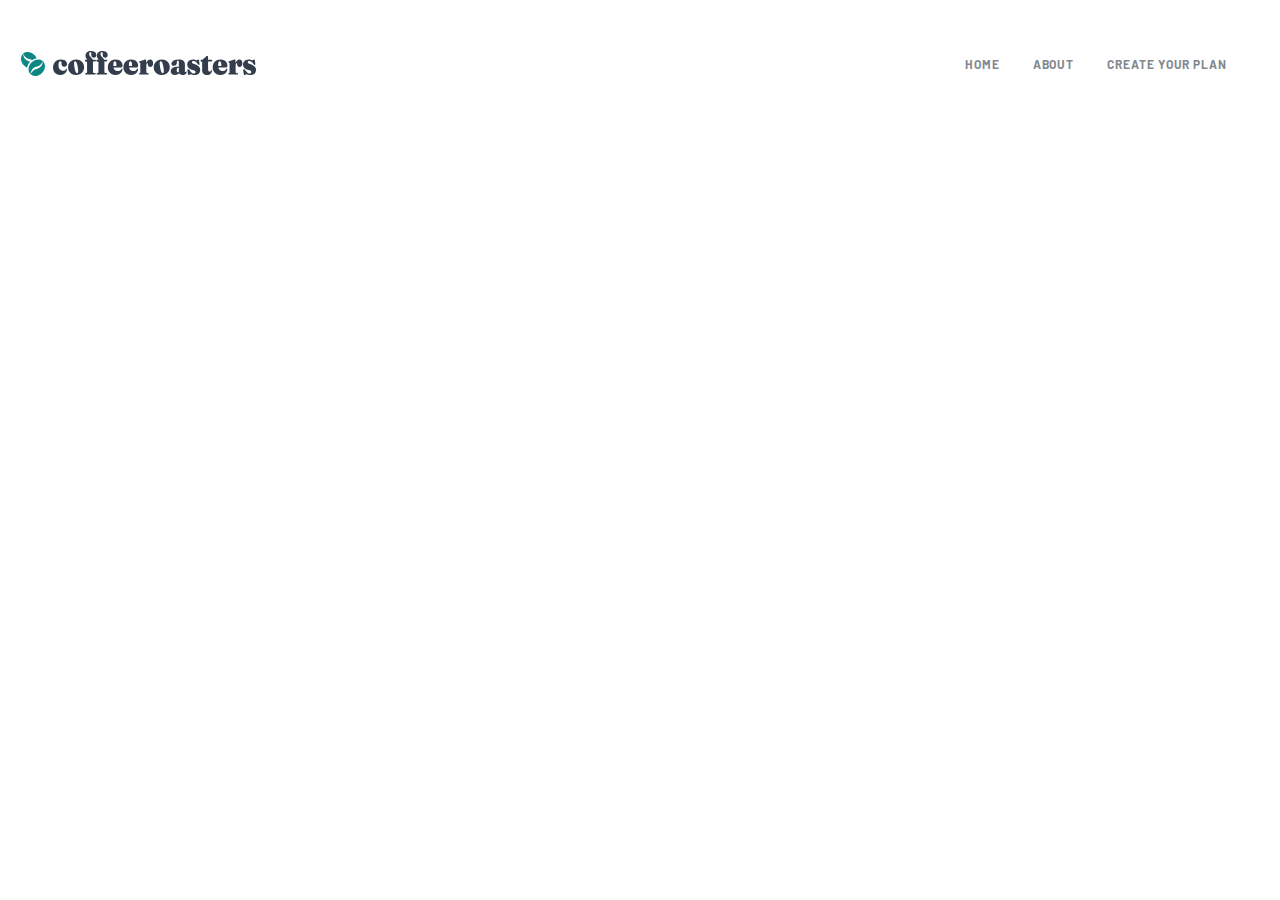
==== index.html @ cdb4bbdb "linked css, ended up header section" ====
<!DOCTYPE html>
<html lang="en">
<head>
    <meta charset="UTF-8">
    <meta http-equiv="X-UA-Compatible" content="IE=edge">
    <meta name="viewport" content="width=device-width, initial-scale=1.0">
    <link rel="stylesheet" href="./css/main.css">
    <title>Coffeeroastery</title>
</head>
<body>
    
    <header class="header">

        <div class="container">

            <div class="header__container">

                <a class="header__link" href="./index.html"><img class="header__logo" src="./img/logo-dark.svg" alt="#"></a>

                <ul class="header__list">
                    
                    <li class="header__iteam"><a class="header__link" href="./index.html">Home</a></li>
                    <li class="header__iteam"><a class="header__link" href="./index.html">About</a></li>
                    <li class="header__iteam"><a class="header__link" href="./index.html">Create your plan</a></li>
                </ul>

            </div>

        </div>

    </header>

    <main class="main">
        <div class="container">

        </div>
    </main>

    <footer class="footer">
        <div class="container">
            
        </div>
    </footer>


</body>
</html>
---- css/main.css ----
/* barlow-regular - latin */
@font-face {
  font-family: 'Barlow';
  font-style: normal;
  font-weight: 400;
  src: url("../fonts/barlow-v12-latin-regular.woff2") format("woff2"), url("../fonts/barlow-v12-latin-regular.woff") format("woff");
  /* Chrome 6+, Firefox 3.6+, IE 9+, Safari 5.1+ */
}

/* barlow-700 - latin */
@font-face {
  font-family: 'Barlow';
  font-style: normal;
  font-weight: 700;
  src: url("../fonts/barlow-v12-latin-700.woff2") format("woff2"), url("../fonts/barlow-v12-latin-700.woff") format("woff");
  /* Chrome 6+, Firefox 3.6+, IE 9+, Safari 5.1+ */
}

/* fraunces-regular - latin */
@font-face {
  font-family: 'Fraunces';
  font-style: normal;
  font-weight: 400;
  src: url("../fonts/fraunces-v22-latin-regular.woff2") format("woff2"), url("../fonts/fraunces-v22-latin-regular.woff") format("woff");
  /* Chrome 6+, Firefox 3.6+, IE 9+, Safari 5.1+ */
}

/* fraunces-900 - latin */
@font-face {
  font-family: 'Fraunces';
  font-style: normal;
  font-weight: 900;
  src: url("../fonts/fraunces-v22-latin-900.woff2") format("woff2"), url("../fonts/fraunces-v22-latin-900.woff") format("woff");
  /* Chrome 6+, Firefox 3.6+, IE 9+, Safari 5.1+ */
}

/*! normalize.css v8.0.1 | MIT License | github.com/necolas/normalize.css */
/* Document
   ========================================================================== */
/**
 * 1. Correct the line height in all browsers.
 * 2. Prevent adjustments of font size after orientation changes in iOS.
 */
html {
  line-height: 1.15;
  /* 1 */
  -webkit-text-size-adjust: 100%;
  /* 2 */
}

/* Sections
     ========================================================================== */
/**
   * Remove the margin in all browsers.
   */
body {
  margin: 0;
}

/**
   * Render the `main` element consistently in IE.
   */
main {
  display: block;
}

/**
   * Correct the font size and margin on `h1` elements within `section` and
   * `article` contexts in Chrome, Firefox, and Safari.
   */
h1 {
  font-size: 2em;
  margin: 0.67em 0;
}

/* Grouping content
     ========================================================================== */
/**
   * 1. Add the correct box sizing in Firefox.
   * 2. Show the overflow in Edge and IE.
   */
hr {
  -webkit-box-sizing: content-box;
          box-sizing: content-box;
  /* 1 */
  height: 0;
  /* 1 */
  overflow: visible;
  /* 2 */
}

/**
   * 1. Correct the inheritance and scaling of font size in all browsers.
   * 2. Correct the odd `em` font sizing in all browsers.
   */
pre {
  font-family: monospace, monospace;
  /* 1 */
  font-size: 1em;
  /* 2 */
}

/* Text-level semantics
     ========================================================================== */
/**
   * Remove the gray background on active links in IE 10.
   */
a {
  background-color: transparent;
}

/**
   * 1. Remove the bottom border in Chrome 57-
   * 2. Add the correct text decoration in Chrome, Edge, IE, Opera, and Safari.
   */
abbr[title] {
  border-bottom: none;
  /* 1 */
  text-decoration: underline;
  /* 2 */
  -webkit-text-decoration: underline dotted;
          text-decoration: underline dotted;
  /* 2 */
}

/**
   * Add the correct font weight in Chrome, Edge, and Safari.
   */
b,
strong {
  font-weight: bolder;
}

/**
   * 1. Correct the inheritance and scaling of font size in all browsers.
   * 2. Correct the odd `em` font sizing in all browsers.
   */
code,
kbd,
samp {
  font-family: monospace, monospace;
  /* 1 */
  font-size: 1em;
  /* 2 */
}

/**
   * Add the correct font size in all browsers.
   */
small {
  font-size: 80%;
}

/**
   * Prevent `sub` and `sup` elements from affecting the line height in
   * all browsers.
   */
sub,
sup {
  font-size: 75%;
  line-height: 0;
  position: relative;
  vertical-align: baseline;
}

sub {
  bottom: -0.25em;
}

sup {
  top: -0.5em;
}

/* Embedded content
     ========================================================================== */
/**
   * Remove the border on images inside links in IE 10.
   */
img {
  border-style: none;
}

/* Forms
     ========================================================================== */
/**
   * 1. Change the font styles in all browsers.
   * 2. Remove the margin in Firefox and Safari.
   */
button,
input,
optgroup,
select,
textarea {
  font-family: inherit;
  /* 1 */
  font-size: 100%;
  /* 1 */
  line-height: 1.15;
  /* 1 */
  margin: 0;
  /* 2 */
}

/**
   * Show the overflow in IE.
   * 1. Show the overflow in Edge.
   */
button,
input {
  /* 1 */
  overflow: visible;
}

/**
   * Remove the inheritance of text transform in Edge, Firefox, and IE.
   * 1. Remove the inheritance of text transform in Firefox.
   */
button,
select {
  /* 1 */
  text-transform: none;
}

/**
   * Correct the inability to style clickable types in iOS and Safari.
   */
button,
[type="button"],
[type="reset"],
[type="submit"] {
  -webkit-appearance: button;
}

/**
   * Remove the inner border and padding in Firefox.
   */
button::-moz-focus-inner,
[type="button"]::-moz-focus-inner,
[type="reset"]::-moz-focus-inner,
[type="submit"]::-moz-focus-inner {
  border-style: none;
  padding: 0;
}

/**
   * Restore the focus styles unset by the previous rule.
   */
button:-moz-focusring,
[type="button"]:-moz-focusring,
[type="reset"]:-moz-focusring,
[type="submit"]:-moz-focusring {
  outline: 1px dotted ButtonText;
}

/**
   * Correct the padding in Firefox.
   */
fieldset {
  padding: 0.35em 0.75em 0.625em;
}

/**
   * 1. Correct the text wrapping in Edge and IE.
   * 2. Correct the color inheritance from `fieldset` elements in IE.
   * 3. Remove the padding so developers are not caught out when they zero out
   *    `fieldset` elements in all browsers.
   */
legend {
  -webkit-box-sizing: border-box;
          box-sizing: border-box;
  /* 1 */
  color: inherit;
  /* 2 */
  display: table;
  /* 1 */
  max-width: 100%;
  /* 1 */
  padding: 0;
  /* 3 */
  white-space: normal;
  /* 1 */
}

/**
   * Add the correct vertical alignment in Chrome, Firefox, and Opera.
   */
progress {
  vertical-align: baseline;
}

/**
   * Remove the default vertical scrollbar in IE 10+.
   */
textarea {
  overflow: auto;
}

/**
   * 1. Add the correct box sizing in IE 10.
   * 2. Remove the padding in IE 10.
   */
[type="checkbox"],
[type="radio"] {
  -webkit-box-sizing: border-box;
          box-sizing: border-box;
  /* 1 */
  padding: 0;
  /* 2 */
}

/**
   * Correct the cursor style of increment and decrement buttons in Chrome.
   */
[type="number"]::-webkit-inner-spin-button,
[type="number"]::-webkit-outer-spin-button {
  height: auto;
}

/**
   * 1. Correct the odd appearance in Chrome and Safari.
   * 2. Correct the outline style in Safari.
   */
[type="search"] {
  -webkit-appearance: textfield;
  /* 1 */
  outline-offset: -2px;
  /* 2 */
}

/**
   * Remove the inner padding in Chrome and Safari on macOS.
   */
[type="search"]::-webkit-search-decoration {
  -webkit-appearance: none;
}

/**
   * 1. Correct the inability to style clickable types in iOS and Safari.
   * 2. Change font properties to `inherit` in Safari.
   */
::-webkit-file-upload-button {
  -webkit-appearance: button;
  /* 1 */
  font: inherit;
  /* 2 */
}

/* Interactive
     ========================================================================== */
/*
   * Add the correct display in Edge, IE 10+, and Firefox.
   */
details {
  display: block;
}

/*
   * Add the correct display in all browsers.
   */
summary {
  display: list-item;
}

/* Misc
     ========================================================================== */
/**
   * Add the correct display in IE 10+.
   */
template {
  display: none;
}

/**
   * Add the correct display in IE 10.
   */
[hidden] {
  display: none;
}

*,
*::before,
*::after {
  -webkit-box-sizing: border-box;
          box-sizing: border-box;
  margin: 0;
  padding: 0;
  font-family: 'Barlow', 'Fraunces', sans-serif;
}

img {
  vertical-align: middle;
}

h1, h2, h3, h4, h5, h6 p {
  margin: 0;
}

ul, li, ol {
  list-style-type: none;
}

a {
  text-decoration: none;
}

.button {
  background: #0E8784;
  border-radius: 6px;
}

.button:hover {
  background-color: #66D2CF;
  color: #FEFCF7;
}

.container {
  max-width: 1320px;
  margin-left: auto;
  margin-right: auto;
  padding: 0 20px;
}

.header {
  padding-top: 50px;
  margin-bottom: 48px;
}

.header__container {
  display: -webkit-box;
  display: -ms-flexbox;
  display: flex;
  -webkit-box-pack: justify;
      -ms-flex-pack: justify;
          justify-content: space-between;
  -webkit-box-align: center;
      -ms-flex-align: center;
          align-items: center;
}

.header__link {
  font-family: 'Barlow';
  font-weight: 700;
  font-size: 12px;
  line-height: 15px;
  letter-spacing: 0.923077px;
  text-transform: uppercase;
  color: #83888F;
  margin-right: 33px;
}

.header__link:active {
  color: #333D4B;
}

.header__list {
  display: -webkit-box;
  display: -ms-flexbox;
  display: flex;
}
/*# sourceMappingURL=main.css.map */
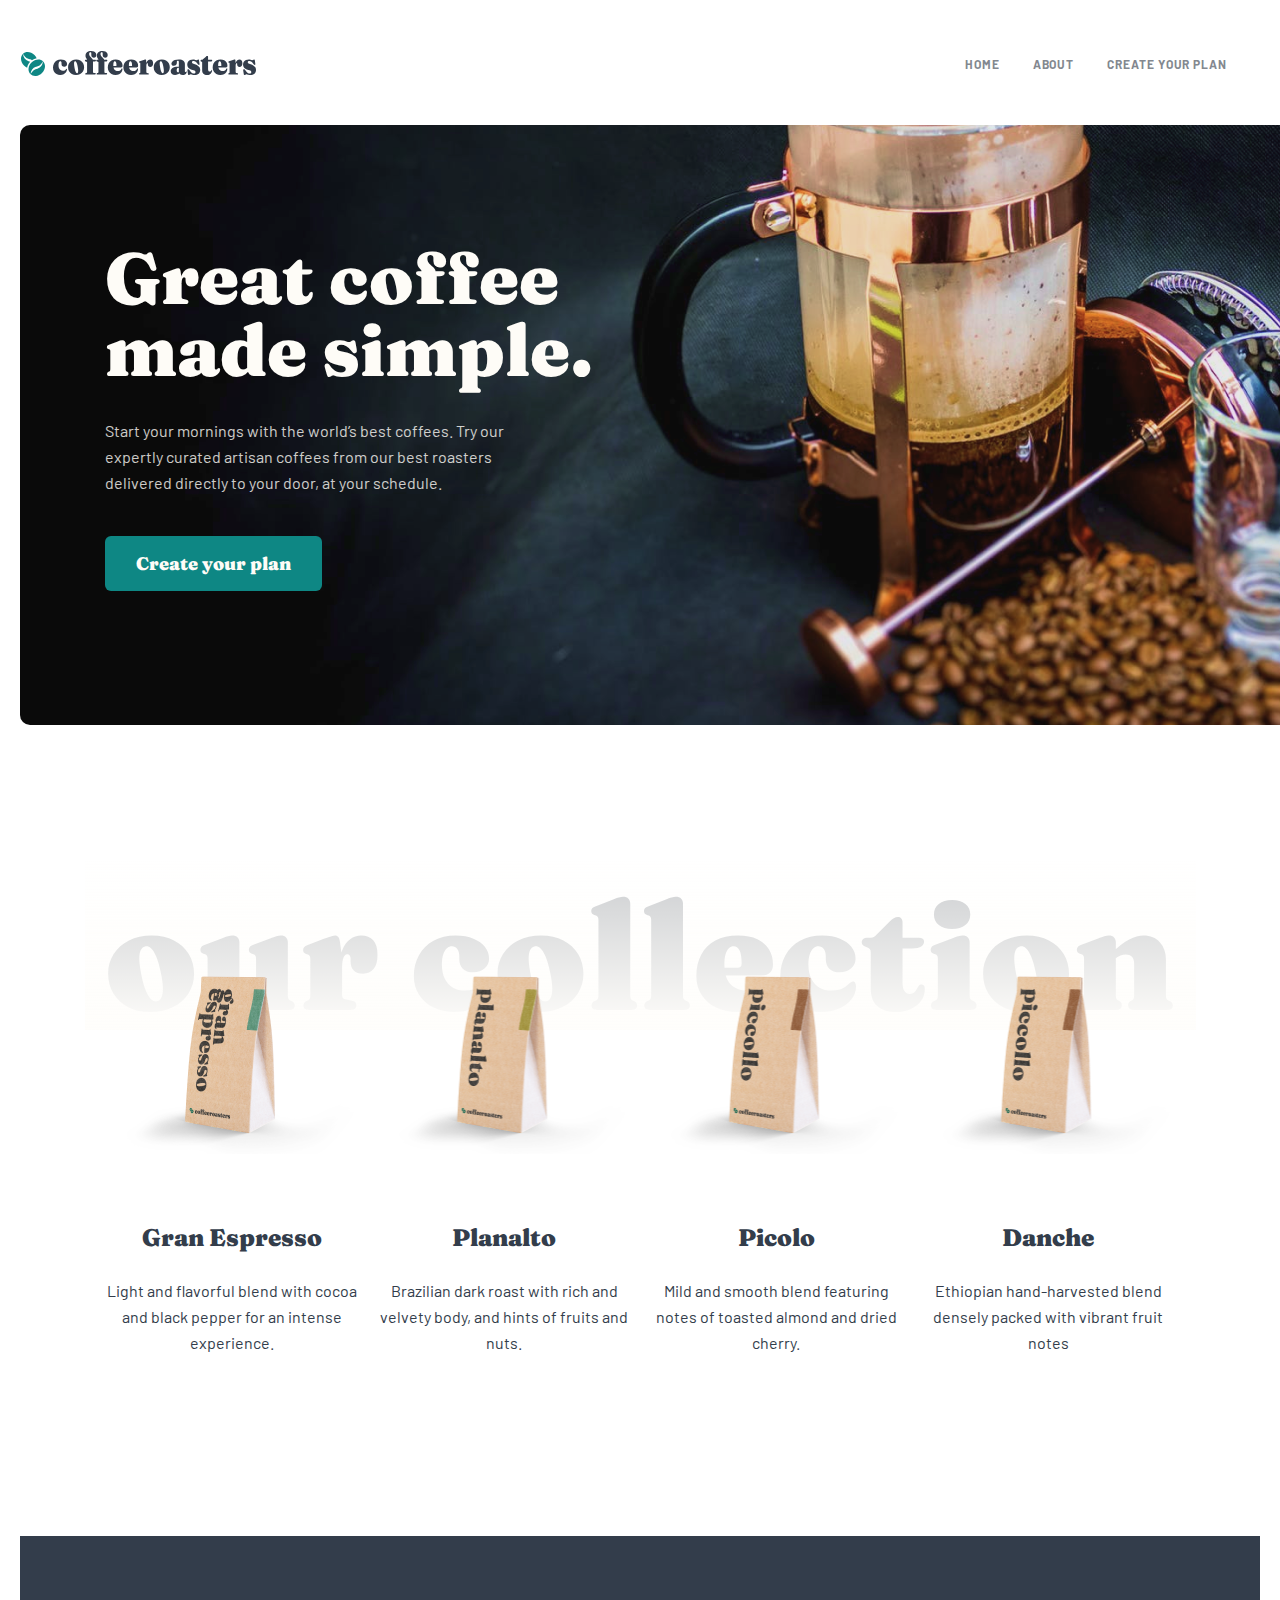
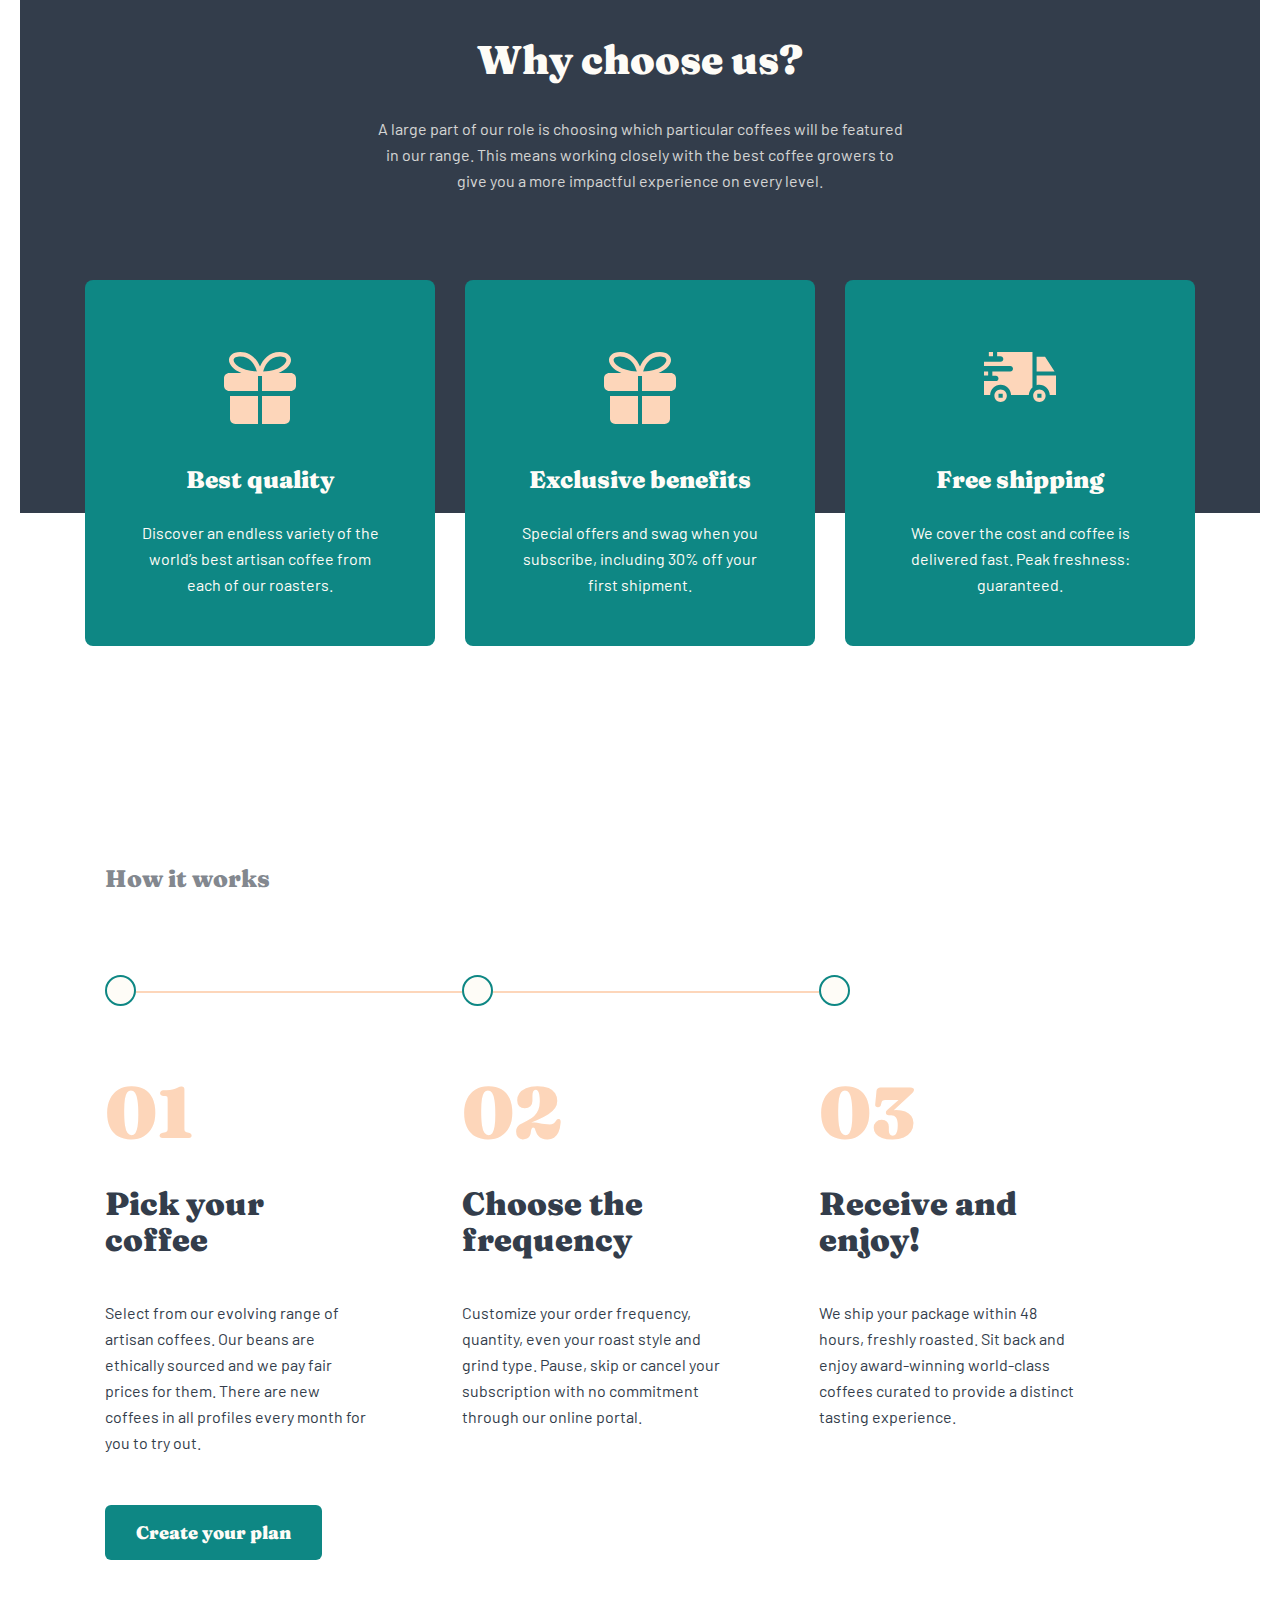
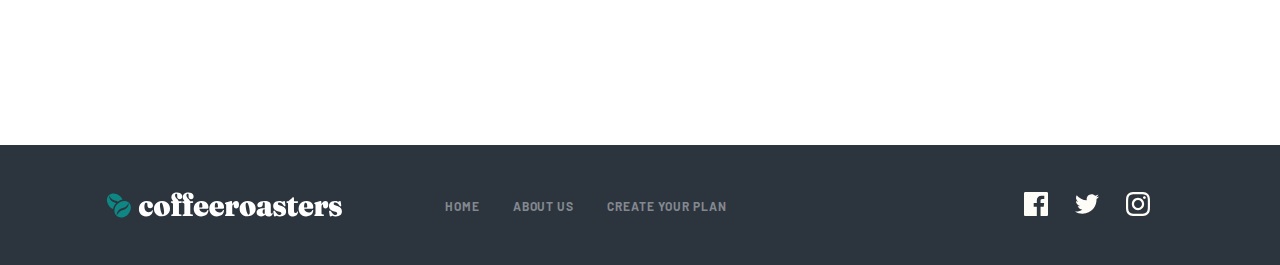
==== commit 6b951853: "about page done" ====
--- a/index.html
+++ b/index.html
@@ -20,8 +20,8 @@
                 <ul class="header__list">
                     
                     <li class="header__iteam"><a class="header__link" href="./index.html">Home</a></li>
-                    <li class="header__iteam"><a class="header__link" href="./index.html">About</a></li>
-                    <li class="header__iteam"><a class="header__link" href="./index.html">Create your plan</a></li>
+                    <li class="header__iteam"><a class="header__link" href="./about.html">About</a></li>
+                    <li class="header__iteam"><a class="header__link" href="./plan_creator.html">Create your plan</a></li>
                 </ul>
 
             </div>
@@ -31,15 +31,230 @@
     </header>
 
     <main class="main">
+
         <div class="container">
 
+            <section class="top">
+
+                <div class="top__content">
+
+                    <h2 class="top__content-heading">Great coffee made simple.</h2>
+
+                    <p class="top__content-text">Start your mornings with the world’s best coffees. Try our expertly curated artisan coffees from our best roasters delivered directly to your door, at your schedule.</p>
+
+                    <a class="top__content-btn button" href="./plan_creator.html">Create your plan</a>
+
+                </div>
+
+            </section>
+ 
+            <section class="middle">
+                 
+                <div class="middle__content collection__container">
+
+                    <ul class="middle__content-list">
+
+                        <li class="middle__content-item">
+
+                            <img class="content__pic" src="./img/gran-espresso.png" alt="Gran Espresso" width="255" height="193">
+
+                            <h3 class="content__heading">Gran Espresso</h3>
+
+                            <p class="content__text">Light and flavorful blend with cocoa and black pepper for an intense experience.</p>
+
+                        </li>
+
+                        <li class="middle__content-item">
+
+                            <img class="content__pic" src="./img/planalto.png" alt="Planalto" width="255" height="193">
+
+                            <h3 class="content__heading">Planalto</h3>
+
+                            <p class="content__text">Brazilian dark roast with rich and velvety body, and hints of fruits and nuts.</p>
+
+                        </li>
+
+                        <li class="middle__content-item">
+
+                            <img class="content__pic" src="./img/piccolo.png" alt="Picolo" width="255" height="193">
+
+                            <h3 class="content__heading">Picolo</h3>
+
+                            <p class="content__text">Mild and smooth blend featuring notes of toasted almond and dried cherry.</p>
+
+                        </li>
+                        
+                        <li class="middle__content-item">
+
+                            <img class="content__pic" src="./img/piccolo.png" alt="Danche" width="255" height="193">
+
+                            <h3 class="content__heading">Danche</h3>
+
+                            <p class="content__text">Ethiopian hand-harvested blend densely packed with vibrant fruit notes</p>
+
+                        </li>
+
+                    </ul>
+
+                </div>
+
+            </section>
+
+            <section class="bottom">
+
+                <div class="bottom__content btm__inner-container">
+
+                    <div class="choice">
+
+                        <h2 class="choice__heading">Why choose us?</h2>
+
+                        <p class="choice__text">A large part of our role is choosing which particular coffees will be featured in our range. This means working closely with the best coffee growers to give you a more impactful experience on every level.</p>
+
+                        <div class="choice__wrapper">
+
+                            <div class="choice__list1">
+
+                                <h2 class="choice__list-heading">Best quality</h2>
+
+                                <p class="choice__list-text">Discover an endless variety of the world’s best artisan coffee from each of our roasters.</p>
+
+                            </div>
+
+                            <div class="choice__list2">
+                            
+                                <h2 class="choice__list-heading">Exclusive benefits</h2>
+                                
+                                <p class="choice__list-text">Special offers and swag when you subscribe, including 30% off your first shipment.</p>
+                                
+                            </div>
+
+                            <div class="choice__list3">
+                            
+                                <h2 class="choice__list-heading">Free shipping</h2>
+                                
+                                <p class="choice__list-text">We cover the cost and coffee is delivered fast. Peak freshness: guaranteed.</p>
+                                
+                            </div>
+
+                        </div>
+
+                    </div>
+
+                </div>
+
+            </section>
+
+            <section class="step">
+                
+                <div class="container step__inner-container">
+                    
+                    <div class="step__container">
+                        
+                        <h2 class="step__heading">How it works</h2>
+                        
+                        <ol class="step__list">
+                            
+                            <li class="step__item">
+                                
+                                <div class="step__icon-wrapper">
+                                    <span class="step__icon-circle"></span>
+                                </div>
+                                
+                                <div class="step__info-wrapper">
+                                    
+                                    <p class="step__number">01</p>
+                                    
+                                    <h3 class="step__item-heading">
+                                        Pick your coffee
+                                    </h3>
+                                    
+                                    <p class="step__item-text">Select from our evolving range of artisan coffees. Our beans are ethically sourced and we pay fair prices for them. There are new coffees in all profiles every month for you to try out.
+                                    </p>
+                                    
+                                </div>
+                                
+                                
+                                
+                            </li>
+                            
+                            <li class="step__item">
+                                
+                                <div class="step__icon-wrapper">
+                                    <span class="step__icon-circle"></span>
+                                </div>
+                                
+                                <div class="step__info-wrapper">
+                                    
+                                    <p class="step__number">02</p>
+                                    
+                                    <h3 class="step__item-heading">
+                                        Choose the frequency
+                                    </h3>
+                                    
+                                    <p class="step__item-text">Customize your order frequency, quantity, even your roast style and grind type. Pause, skip or cancel your subscription with no commitment through our online portal.
+                                    </p>
+                                    
+                                </div>
+                                
+                            </li>
+                            
+                            <li class="step__item">
+                                
+                                <div class="step__icon-wrapper">
+                                    <span class="step__icon-circle"></span>
+                                </div>
+                                
+                                <div class="step__info-wrapper">
+                                    
+                                    <p class="step__number">03</p>
+                                    
+                                    <h3 class="step__item-heading">
+                                        Receive and enjoy!
+                                    </h3>
+                                    
+                                    <p class="step__item-text">We ship your package within 48 hours, freshly roasted. Sit back and enjoy award-winning world-class coffees curated to provide a distinct tasting experience.
+                                    </p>
+                                    
+                                </div>
+                                
+                            </li>
+                        </ol>
+                        
+                        <a class="step__link button" href="./plan_creator.html">Create your plan</a>
+
+                    </div>
+                    
+                </div>
+                
+            </section>
+
         </div>
+
     </main>
 
-    <footer class="footer">
-        <div class="container">
-            
-        </div>
+    <footer class="footer container">
+ 
+            <div class="footer__items">
+
+                <div class="left__footer">
+                <a href="./index.html"><img class="footer__logo-img" src="./img/logo-light.svg" alt="#"></a>
+
+                <ul class="footer__list">
+                    <li class="footer__list-item"><a class="footer__list-link" href="./index.html">HOME</a></li>
+                    <li class="footer__list-item"><a class="footer__list-link" href="./about.html">ABOUT US</a></li>
+                    <li class="footer__list-item"><a class="footer__list-link" href="./plan_creator.html">Create your plan</a></li>
+                </ul>
+
+            </div>
+
+            <div class="right__footer">
+                <a href="#"><img class="footer__social-link" src="./img/facebook-icon.svg" alt="#"></a>
+                <a href="#"><img class="footer__social-link" src="./img/twiiter-icon.svg" alt="#"></a>
+                <a href="#"><img class="footer__social-link" src="./img/insta-icon.svg" alt="#"></a>
+            </div>
+
+            </div>
+
     </footer>
 
 
--- a/css/main.css
+++ b/css/main.css
@@ -457,4 +457,631 @@
   display: -ms-flexbox;
   display: flex;
 }
+
+.top__content {
+  background-image: url(./../img/mainpg-img.png);
+  width: 1280px;
+  height: 600px;
+  -o-object-fit: contain;
+     object-fit: contain;
+  border-radius: 10px;
+  padding-top: 117px;
+  padding-left: 85px;
+  margin-bottom: 136px;
+}
+
+.top__content-heading {
+  font-family: 'Fraunces';
+  font-weight: 900;
+  font-size: 72px;
+  line-height: 72px;
+  color: #FEFCF7;
+  width: 493px;
+  padding-bottom: 32px;
+}
+
+.top__content-text {
+  font-family: 'Barlow';
+  font-weight: 400;
+  font-size: 16px;
+  line-height: 26px;
+  color: #FEFCF7;
+  mix-blend-mode: normal;
+  opacity: 0.8;
+  width: 445px;
+  padding-bottom: 55px;
+}
+
+.top__content-btn {
+  font-family: 'Fraunces';
+  font-style: normal;
+  font-weight: 900;
+  font-size: 18px;
+  line-height: 25px;
+  color: #FEFCF7;
+  padding: 16px 31px;
+}
+
+.middle__content {
+  margin-bottom: 180px;
+}
+
+.middle__content-list {
+  display: -webkit-box;
+  display: -ms-flexbox;
+  display: flex;
+  -webkit-box-pack: justify;
+      -ms-flex-pack: justify;
+          justify-content: space-between;
+  padding-top: 100px;
+}
+
+.middle .collection__container {
+  max-width: 1111px;
+  margin-left: auto;
+  margin-right: auto;
+  padding: 0 20px;
+  background-image: url(./../img/our-collection.svg);
+  background-repeat: no-repeat;
+  background-position-y: -9%;
+}
+
+.middle .content__pic {
+  width: 255px;
+  height: 193px;
+  -o-object-fit: contain;
+     object-fit: contain;
+  margin-bottom: 67.55px;
+}
+
+.middle .content__heading {
+  font-family: 'Fraunces';
+  font-weight: 900;
+  font-size: 24px;
+  line-height: 32px;
+  text-align: center;
+  color: #333D4B;
+  margin-bottom: 24px;
+}
+
+.middle .content__text {
+  font-family: 'Barlow';
+  font-style: normal;
+  font-weight: 400;
+  font-size: 16px;
+  line-height: 26px;
+  text-align: center;
+  color: #333D4B;
+  width: 255px;
+}
+
+.choice {
+  background-color: #333D4B;
+  height: 577px;
+  padding-top: 100px;
+  display: -webkit-box;
+  display: -ms-flexbox;
+  display: flex;
+  -webkit-box-orient: vertical;
+  -webkit-box-direction: normal;
+      -ms-flex-direction: column;
+          flex-direction: column;
+  -webkit-box-align: center;
+      -ms-flex-align: center;
+          align-items: center;
+  margin-bottom: 350px;
+}
+
+.choice__heading {
+  font-family: 'Fraunces';
+  font-weight: 900;
+  font-size: 40px;
+  line-height: 48px;
+  color: #FEFCF7;
+  margin-bottom: 32px;
+}
+
+.choice__text {
+  font-family: 'Barlow';
+  font-style: normal;
+  font-weight: 400;
+  font-size: 16px;
+  line-height: 26px;
+  color: #FEFCF7;
+  mix-blend-mode: normal;
+  text-align: center;
+  opacity: 0.8;
+  width: 540px;
+  margin-bottom: 86px;
+}
+
+.choice__wrapper {
+  display: -webkit-box;
+  display: -ms-flexbox;
+  display: flex;
+  position: relative;
+}
+
+.choice__list1 {
+  background: #0E8784;
+  border-radius: 8px;
+  padding-top: 128px;
+  width: 350px;
+  display: -webkit-box;
+  display: -ms-flexbox;
+  display: flex;
+  -webkit-box-orient: vertical;
+  -webkit-box-direction: normal;
+      -ms-flex-direction: column;
+          flex-direction: column;
+  -webkit-box-align: center;
+      -ms-flex-align: center;
+          align-items: center;
+  padding-bottom: 48px;
+  margin-right: 15px;
+  margin-left: 15px;
+}
+
+.choice__list1::before {
+  content: url(./../img/present-box.svg);
+  width: 72px;
+  height: 72px;
+  -o-object-fit: contain;
+     object-fit: contain;
+  position: absolute;
+  -webkit-transform: translateY(-56px);
+          transform: translateY(-56px);
+}
+
+.choice__list2 {
+  background: #0E8784;
+  border-radius: 8px;
+  padding-top: 128px;
+  width: 350px;
+  display: -webkit-box;
+  display: -ms-flexbox;
+  display: flex;
+  -webkit-box-orient: vertical;
+  -webkit-box-direction: normal;
+      -ms-flex-direction: column;
+          flex-direction: column;
+  -webkit-box-align: center;
+      -ms-flex-align: center;
+          align-items: center;
+  padding-bottom: 48px;
+  margin-right: 15px;
+  margin-left: 15px;
+}
+
+.choice__list2::before {
+  content: url(./../img/present-box.svg);
+  width: 72px;
+  height: 72px;
+  -o-object-fit: contain;
+     object-fit: contain;
+  position: absolute;
+  -webkit-transform: translateY(-56px);
+          transform: translateY(-56px);
+}
+
+.choice__list3 {
+  background: #0E8784;
+  border-radius: 8px;
+  padding-top: 128px;
+  width: 350px;
+  display: -webkit-box;
+  display: -ms-flexbox;
+  display: flex;
+  -webkit-box-orient: vertical;
+  -webkit-box-direction: normal;
+      -ms-flex-direction: column;
+          flex-direction: column;
+  -webkit-box-align: center;
+      -ms-flex-align: center;
+          align-items: center;
+  padding-bottom: 48px;
+  margin-right: 15px;
+  margin-left: 15px;
+}
+
+.choice__list3::before {
+  content: url(./../img/delivery-van.svg);
+  width: 72px;
+  height: 72px;
+  -o-object-fit: contain;
+     object-fit: contain;
+  position: absolute;
+  -webkit-transform: translateY(-56px);
+          transform: translateY(-56px);
+}
+
+.choice__list-heading {
+  font-family: 'Fraunces';
+  font-weight: 900;
+  font-size: 24px;
+  line-height: 32px;
+  text-align: center;
+  color: #FEFCF7;
+  margin-bottom: 24px;
+  padding-top: 56px;
+}
+
+.choice__list-text {
+  font-family: 'Barlow';
+  font-style: normal;
+  font-weight: 400;
+  font-size: 16px;
+  line-height: 26px;
+  text-align: center;
+  color: #FEFCF7;
+  width: 255px;
+}
+
+.step__container {
+  max-width: 1111px;
+  margin-left: auto;
+  margin-right: auto;
+  padding: 0 20px;
+  margin-bottom: 200px;
+}
+
+.step__heading {
+  font-family: 'Fraunces';
+  font-weight: 900;
+  font-size: 24px;
+  line-height: 32px;
+  color: #83888F;
+  margin-bottom: 80px;
+}
+
+.step__list {
+  display: -webkit-box;
+  display: -ms-flexbox;
+  display: flex;
+}
+
+.step__item {
+  width: 380px;
+}
+
+.step__icon-wrapper {
+  margin-bottom: 67px;
+  position: relative;
+}
+
+.step__icon-wrapper::before {
+  content: '';
+  position: absolute;
+  top: 50%;
+  left: 0;
+  -webkit-transform: translateY(-50%);
+          transform: translateY(-50%);
+  display: inline-block;
+  width: 100%;
+  height: 2px;
+  background-color: #FDD6BA;
+  z-index: -1;
+}
+
+.step__item:last-child .step__icon-wrapper::before {
+  display: none;
+}
+
+.step__icon-circle {
+  display: inline-block;
+  width: 31px;
+  height: 31px;
+  background: #FEFCF7;
+  border: 2px solid #0E8784;
+  border-radius: 50%;
+}
+
+.step__info-wrapper {
+  padding-right: 95px;
+}
+
+.step__number {
+  font-family: 'Fraunces';
+  font-weight: 900;
+  font-size: 72px;
+  line-height: 72px;
+  color: #FDD6BA;
+  margin-bottom: 38px;
+}
+
+.step__item-heading {
+  font-family: 'Fraunces';
+  font-weight: 900;
+  font-size: 32px;
+  line-height: 36px;
+  color: #333D4B;
+  margin-bottom: 42px;
+}
+
+.step__item-text {
+  font-family: 'Barlow';
+  font-weight: 400;
+  font-size: 16px;
+  line-height: 26px;
+  color: #333D4B;
+  margin-bottom: 64px;
+}
+
+.step__link {
+  font-family: 'Fraunces';
+  font-weight: 900;
+  font-size: 18px;
+  line-height: 25px;
+  color: #FEFCF7;
+  background: #0E8784;
+  border-radius: 6px;
+  padding: 16px 31px;
+}
+
+.footer {
+  background: #2C343E;
+  margin-top: 200px;
+  height: 120px;
+  max-width: 1280px;
+}
+
+.footer__items {
+  display: -webkit-box;
+  display: -ms-flexbox;
+  display: flex;
+  -webkit-box-pack: justify;
+      -ms-flex-pack: justify;
+          justify-content: space-between;
+  padding-left: 86px;
+}
+
+.footer__logo-img {
+  margin-right: 103px;
+}
+
+.footer__list {
+  display: -webkit-box;
+  display: -ms-flexbox;
+  display: flex;
+  -webkit-box-pack: justify;
+      -ms-flex-pack: justify;
+          justify-content: space-between;
+}
+
+.footer__list-item {
+  list-style-type: none;
+}
+
+.footer__list-link {
+  text-decoration: none;
+  font-family: 'Barlow';
+  font-weight: 700;
+  font-size: 12px;
+  line-height: 15px;
+  letter-spacing: 0.923077px;
+  text-transform: uppercase;
+  color: #83888F;
+  margin-right: 33px;
+}
+
+.footer__list-link:hover {
+  color: #FEFCF7;
+}
+
+.footer__social-link {
+  margin-right: 24px;
+}
+
+.left__footer {
+  display: -webkit-box;
+  display: -ms-flexbox;
+  display: flex;
+  -webkit-box-align: center;
+      -ms-flex-align: center;
+          align-items: center;
+  padding-top: 47px;
+}
+
+.right__footer {
+  -webkit-box-align: center;
+      -ms-flex-align: center;
+          align-items: center;
+  padding-top: 47px;
+  padding-right: 86px;
+}
+
+.about {
+  background-image: url(./../../img/about_us.png);
+  -o-object-fit: contain;
+     object-fit: contain;
+  height: 450px;
+  padding-top: 137px;
+  padding-left: 85px;
+  margin-bottom: 168px;
+}
+
+.about__heading {
+  font-family: 'Fraunces';
+  font-weight: 900;
+  font-size: 40px;
+  line-height: 48px;
+  color: #FEFCF7;
+  margin-bottom: 24px;
+}
+
+.about__text {
+  font-family: 'Barlow';
+  font-weight: 400;
+  font-size: 16px;
+  line-height: 26px;
+  color: #FEFCF7;
+  width: 445px;
+}
+
+.commitment {
+  margin-bottom: 244px;
+}
+
+.commitment__container {
+  max-width: 1110px;
+  margin-left: auto;
+  margin-right: auto;
+  padding: 0 20px;
+  display: -webkit-box;
+  display: -ms-flexbox;
+  display: flex;
+}
+
+.commitment__pic {
+  margin-right: 125px;
+}
+
+.commitment__heading {
+  font-family: 'Fraunces';
+  font-weight: 900;
+  font-size: 40px;
+  line-height: 48px;
+  color: #333D4B;
+  margin-top: 90px;
+  margin-bottom: 32px;
+}
+
+.commitment__text {
+  font-family: 'Barlow';
+  font-weight: 400;
+  font-size: 16px;
+  line-height: 26px;
+  color: #333D4B;
+  mix-blend-mode: normal;
+  opacity: 0.8;
+  width: 540px;
+}
+
+.quality {
+  background-color: #333D4B;
+  border-radius: 10px;
+  margin-bottom: 170px;
+}
+
+.quality__info {
+  position: relative;
+  padding-top: 100px;
+  padding-left: 85px;
+}
+
+.quality__info-heading {
+  font-family: 'Fraunces';
+  font-weight: 900;
+  font-size: 40px;
+  line-height: 48px;
+  color: #FEFCF7;
+  margin-bottom: 32px;
+}
+
+.quality__info-text {
+  font-family: 'Barlow';
+  font-weight: 400;
+  font-size: 16px;
+  line-height: 26px;
+  color: #FEFCF7;
+  mix-blend-mode: normal;
+  opacity: 0.8;
+  width: 540px;
+  padding-bottom: 176px;
+}
+
+.quality__right {
+  background-image: url(./../img/quality.png);
+  background-repeat: no-repeat;
+  width: 445px;
+  height: 474px;
+  position: absolute;
+  top: 0;
+  left: 60%;
+  -webkit-transform: translateX(720px);
+          transform: translateX(720px);
+  -webkit-transform: translateY(-80px);
+          transform: translateY(-80px);
+}
+
+.headquarters {
+  margin-bottom: 168px;
+}
+
+.headquarters__container {
+  max-width: 1085px;
+  margin-left: auto;
+  margin-right: auto;
+  padding: 0 20px;
+}
+
+.headquarters__heading {
+  font-family: 'Fraunces';
+  font-weight: 900;
+  font-size: 24px;
+  line-height: 32px;
+  color: #83888F;
+  margin-bottom: 72px;
+}
+
+.location__list {
+  display: -webkit-box;
+  display: -ms-flexbox;
+  display: flex;
+  padding-top: 95px;
+}
+
+.list__item {
+  margin-right: 108px;
+}
+
+.list__item > h3 {
+  font-family: 'Fraunces';
+  font-weight: 900;
+  font-size: 32px;
+  line-height: 36px;
+  color: #333D4B;
+  margin-bottom: 24px;
+}
+
+.inner__list-itme {
+  font-family: 'Barlow';
+  font-weight: 400;
+  font-size: 16px;
+  line-height: 26px;
+  color: #333D4B;
+}
+
+.uk__location::before {
+  content: url(./../../img/kingdom.svg);
+  position: absolute;
+  width: 51px;
+  height: 49px;
+  -o-object-fit: contain;
+     object-fit: contain;
+  -webkit-transform: translateY(-100px);
+          transform: translateY(-100px);
+}
+
+.canada__location::before {
+  content: url(./../../img/canada.svg);
+  position: absolute;
+  width: 51px;
+  height: 49px;
+  -o-object-fit: contain;
+     object-fit: contain;
+  -webkit-transform: translateY(-100px);
+          transform: translateY(-100px);
+}
+
+.australia__location::before {
+  content: url(./../../img/australia.svg);
+  position: absolute;
+  width: 51px;
+  height: 49px;
+  -o-object-fit: contain;
+     object-fit: contain;
+  -webkit-transform: translateY(-100px);
+          transform: translateY(-100px);
+}
 /*# sourceMappingURL=main.css.map */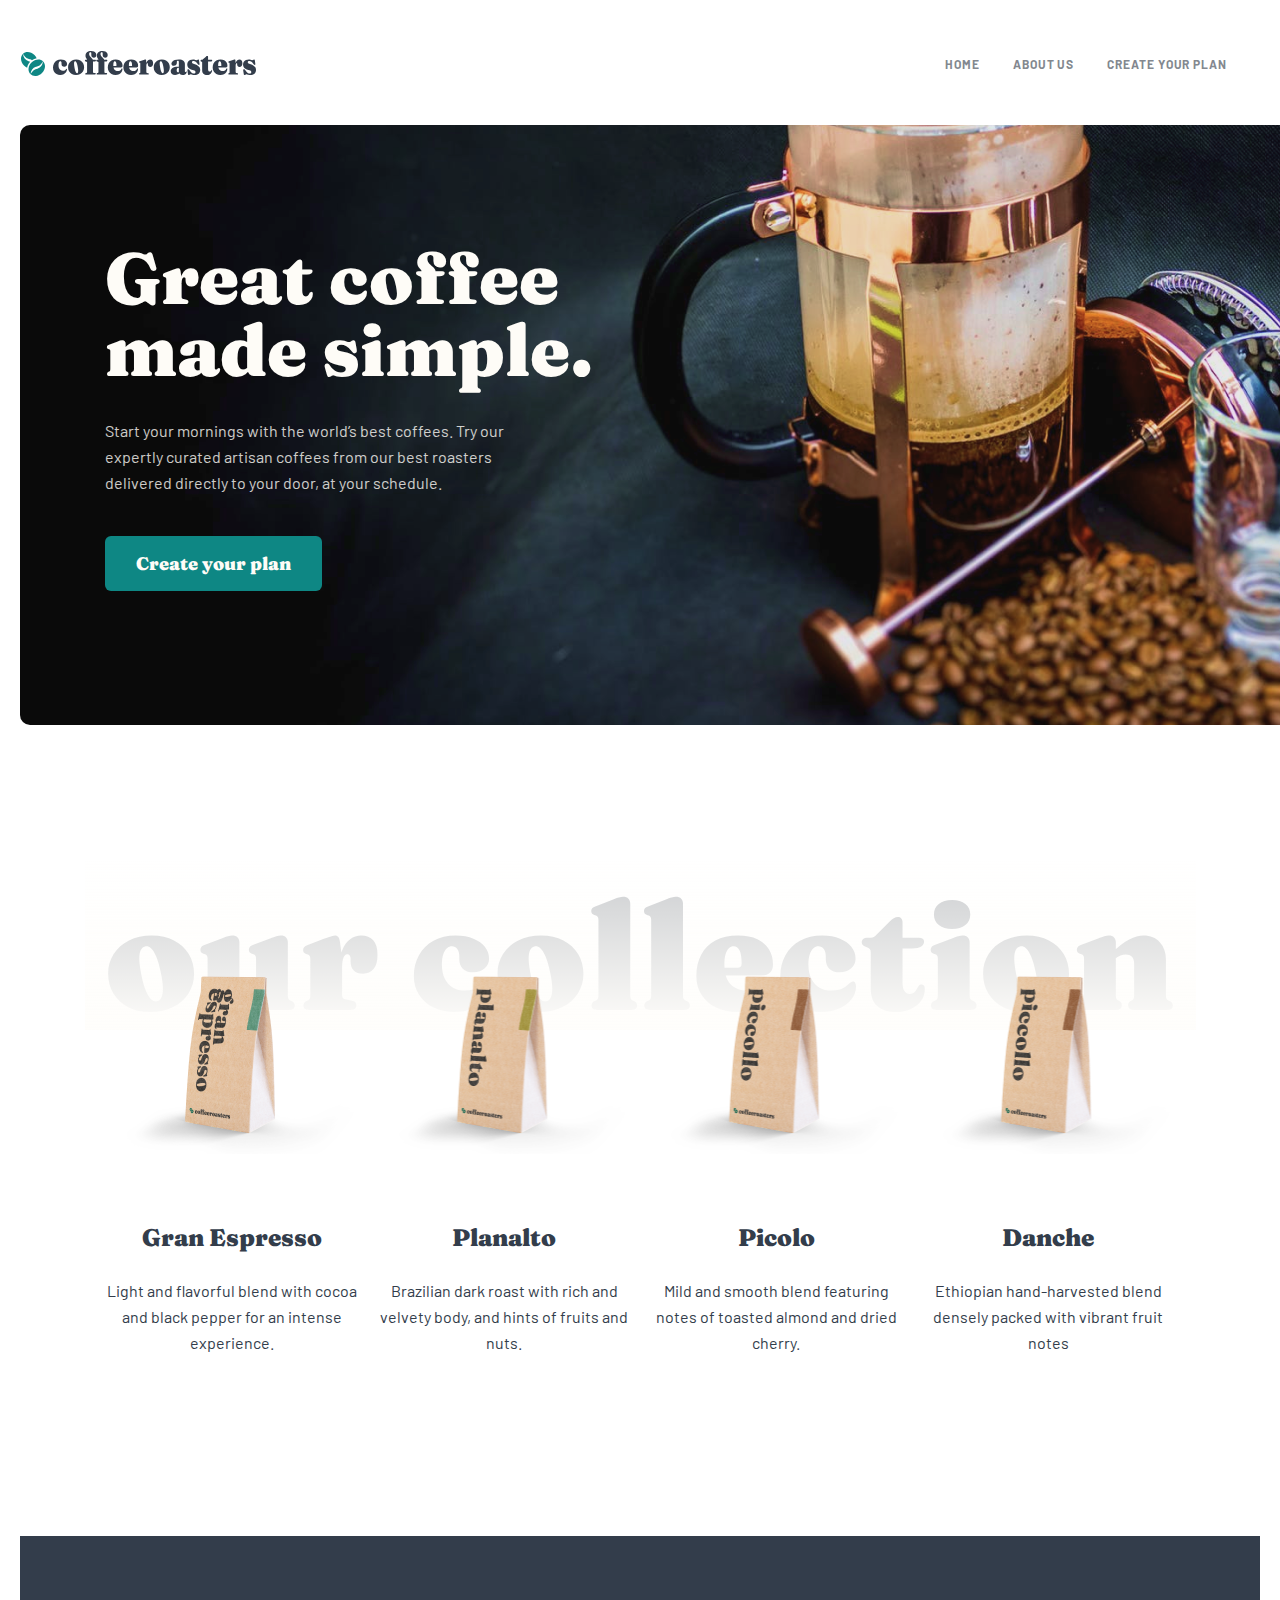
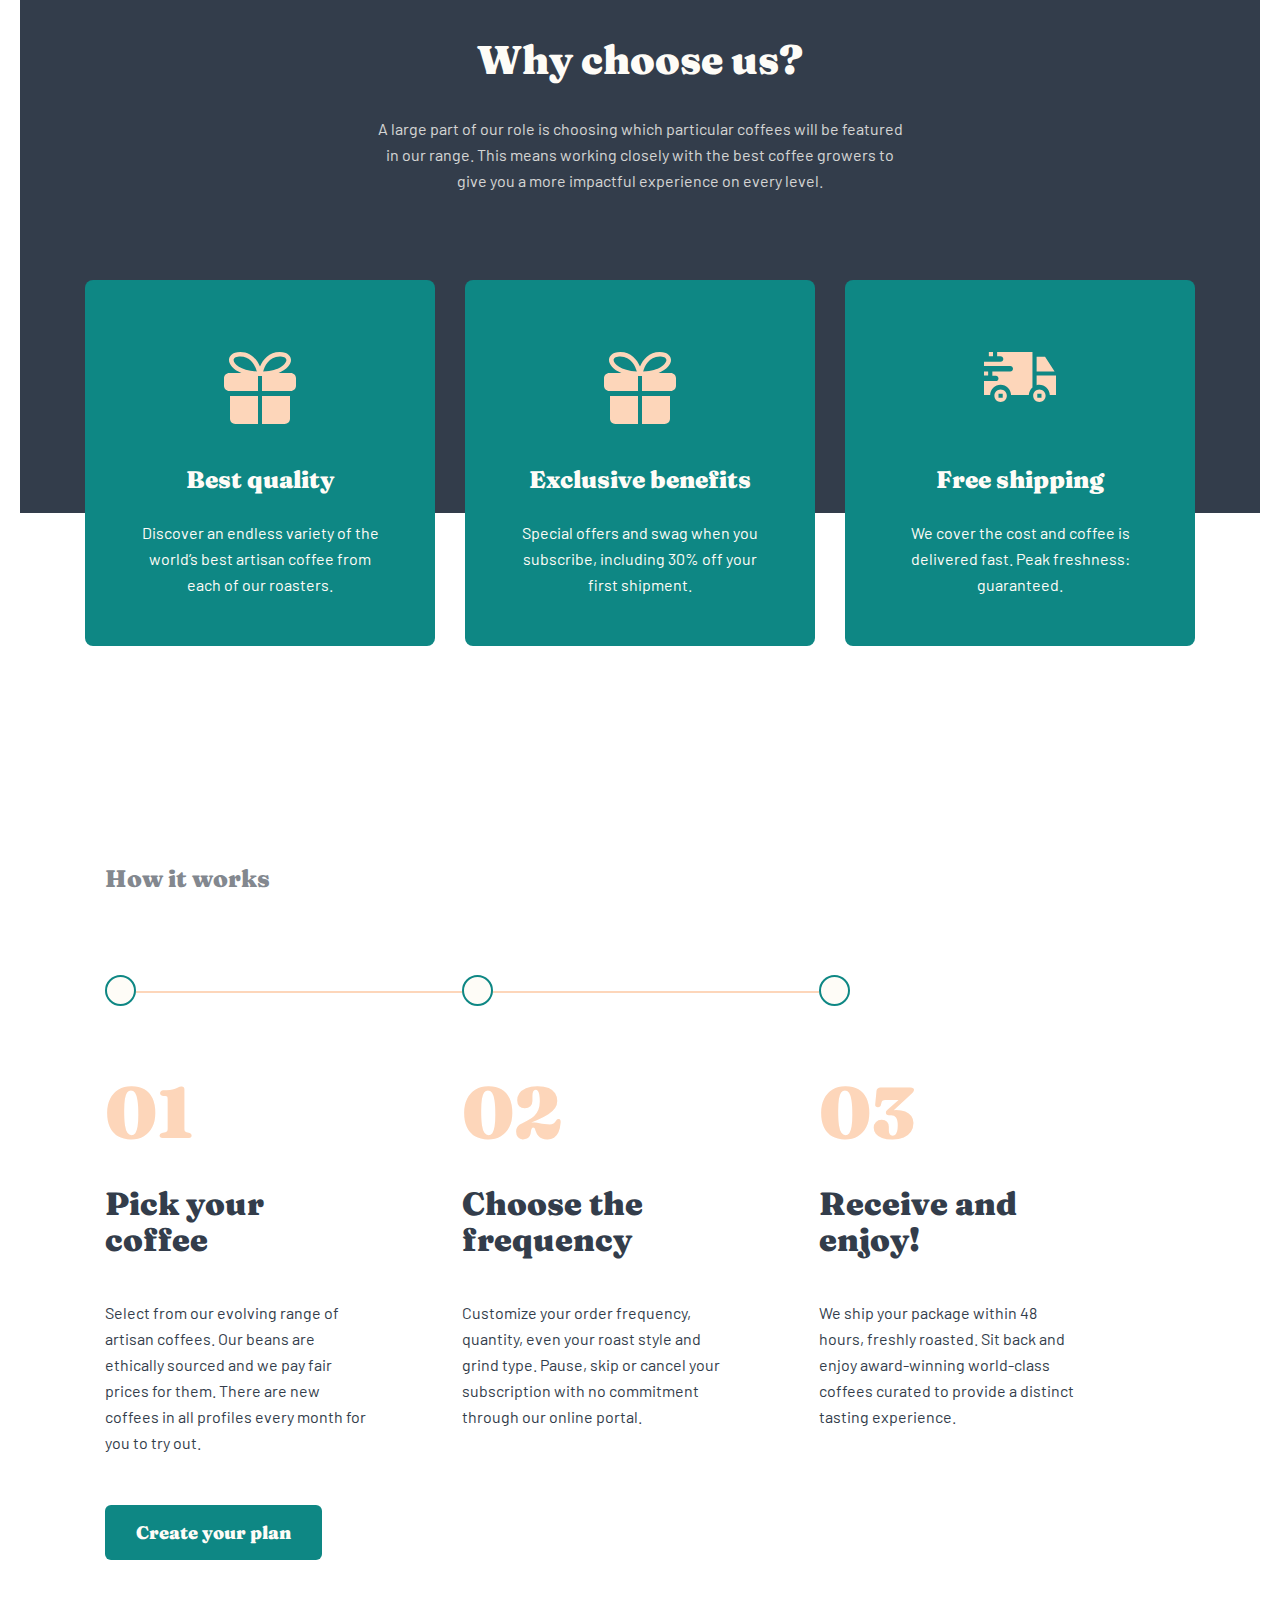
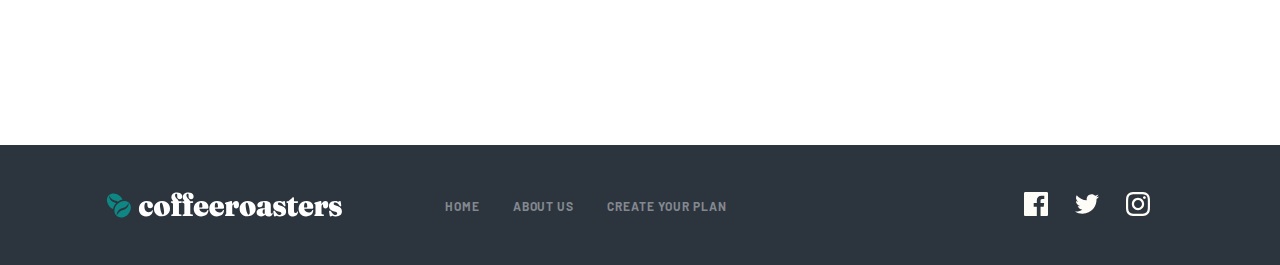
==== commit 2522a368: "plan-creator section added steps" ====
--- a/index.html
+++ b/index.html
@@ -20,7 +20,7 @@
                 <ul class="header__list">
                     
                     <li class="header__iteam"><a class="header__link" href="./index.html">Home</a></li>
-                    <li class="header__iteam"><a class="header__link" href="./about.html">About</a></li>
+                    <li class="header__iteam"><a class="header__link" href="./about.html">About us</a></li>
                     <li class="header__iteam"><a class="header__link" href="./plan_creator.html">Create your plan</a></li>
                 </ul>
 
--- a/css/main.css
+++ b/css/main.css
@@ -1084,4 +1084,126 @@
   -webkit-transform: translateY(-100px);
           transform: translateY(-100px);
 }
+
+.plan {
+  margin-bottom: 164px;
+}
+
+.plan__heading {
+  font-family: 'Fraunces';
+  font-weight: 900;
+  font-size: 72px;
+  line-height: 72px;
+  color: #FEFCF7;
+  margin-bottom: 32px;
+}
+
+.plan__text {
+  font-family: 'Barlow';
+  font-weight: 400;
+  font-size: 16px;
+  line-height: 26px;
+  color: #FEFCF7;
+  mix-blend-mode: normal;
+  opacity: 0.8;
+  width: 445px;
+}
+
+.plan .create__plan {
+  background-image: url(./../img/plan__coffee.png);
+  -o-object-fit: contain;
+     object-fit: contain;
+  height: 450px;
+  padding-top: 134px;
+  padding-left: 85px;
+}
+
+.plan__step {
+  background-color: #333D4B;
+  border-radius: 10px;
+  width: 1280px;
+  padding-top: 100px;
+  padding-bottom: 107px;
+  margin-bottom: 160px;
+}
+
+.plan__step-container {
+  max-width: 1110px;
+  margin-left: auto;
+  margin-right: auto;
+  padding: 0 20px;
+  display: -webkit-box;
+  display: -ms-flexbox;
+  display: flex;
+}
+
+.plan__step-list {
+  display: -webkit-box;
+  display: -ms-flexbox;
+  display: flex;
+}
+
+.plan__step-item {
+  width: 380px;
+  padding-right: 95px;
+  padding-top: 98px;
+  position: relative;
+}
+
+.plan__step-item::before {
+  content: '';
+  background-color: #333D4B;
+  display: inline-block;
+  width: 31px;
+  height: 31px;
+  border: 2px solid #0E8784;
+  border-radius: 50%;
+  position: absolute;
+  top: 0;
+  z-index: 1;
+}
+
+.plan__step-item::after {
+  content: '';
+  display: inline-block;
+  background-color: #FDD6BA;
+  width: 100%;
+  height: 2px;
+  position: absolute;
+  top: 15.5px;
+}
+
+.plan__step-item:last-child::after {
+  display: none;
+}
+
+.plan__step-num {
+  font-family: 'Fraunces';
+  font-style: normal;
+  font-weight: 900;
+  font-size: 72px;
+  line-height: 72px;
+  color: #FDD6BA;
+  margin-bottom: 38px;
+}
+
+.plan__step-heading {
+  font-family: 'Fraunces';
+  font-style: normal;
+  font-weight: 900;
+  font-size: 32px;
+  line-height: 36px;
+  color: #FEFCF7;
+  width: 255px;
+  margin-bottom: 42px;
+}
+
+.plan__step-text {
+  font-family: 'Barlow';
+  font-style: normal;
+  font-weight: 400;
+  font-size: 16px;
+  line-height: 26px;
+  color: #FEFCF7;
+}
 /*# sourceMappingURL=main.css.map */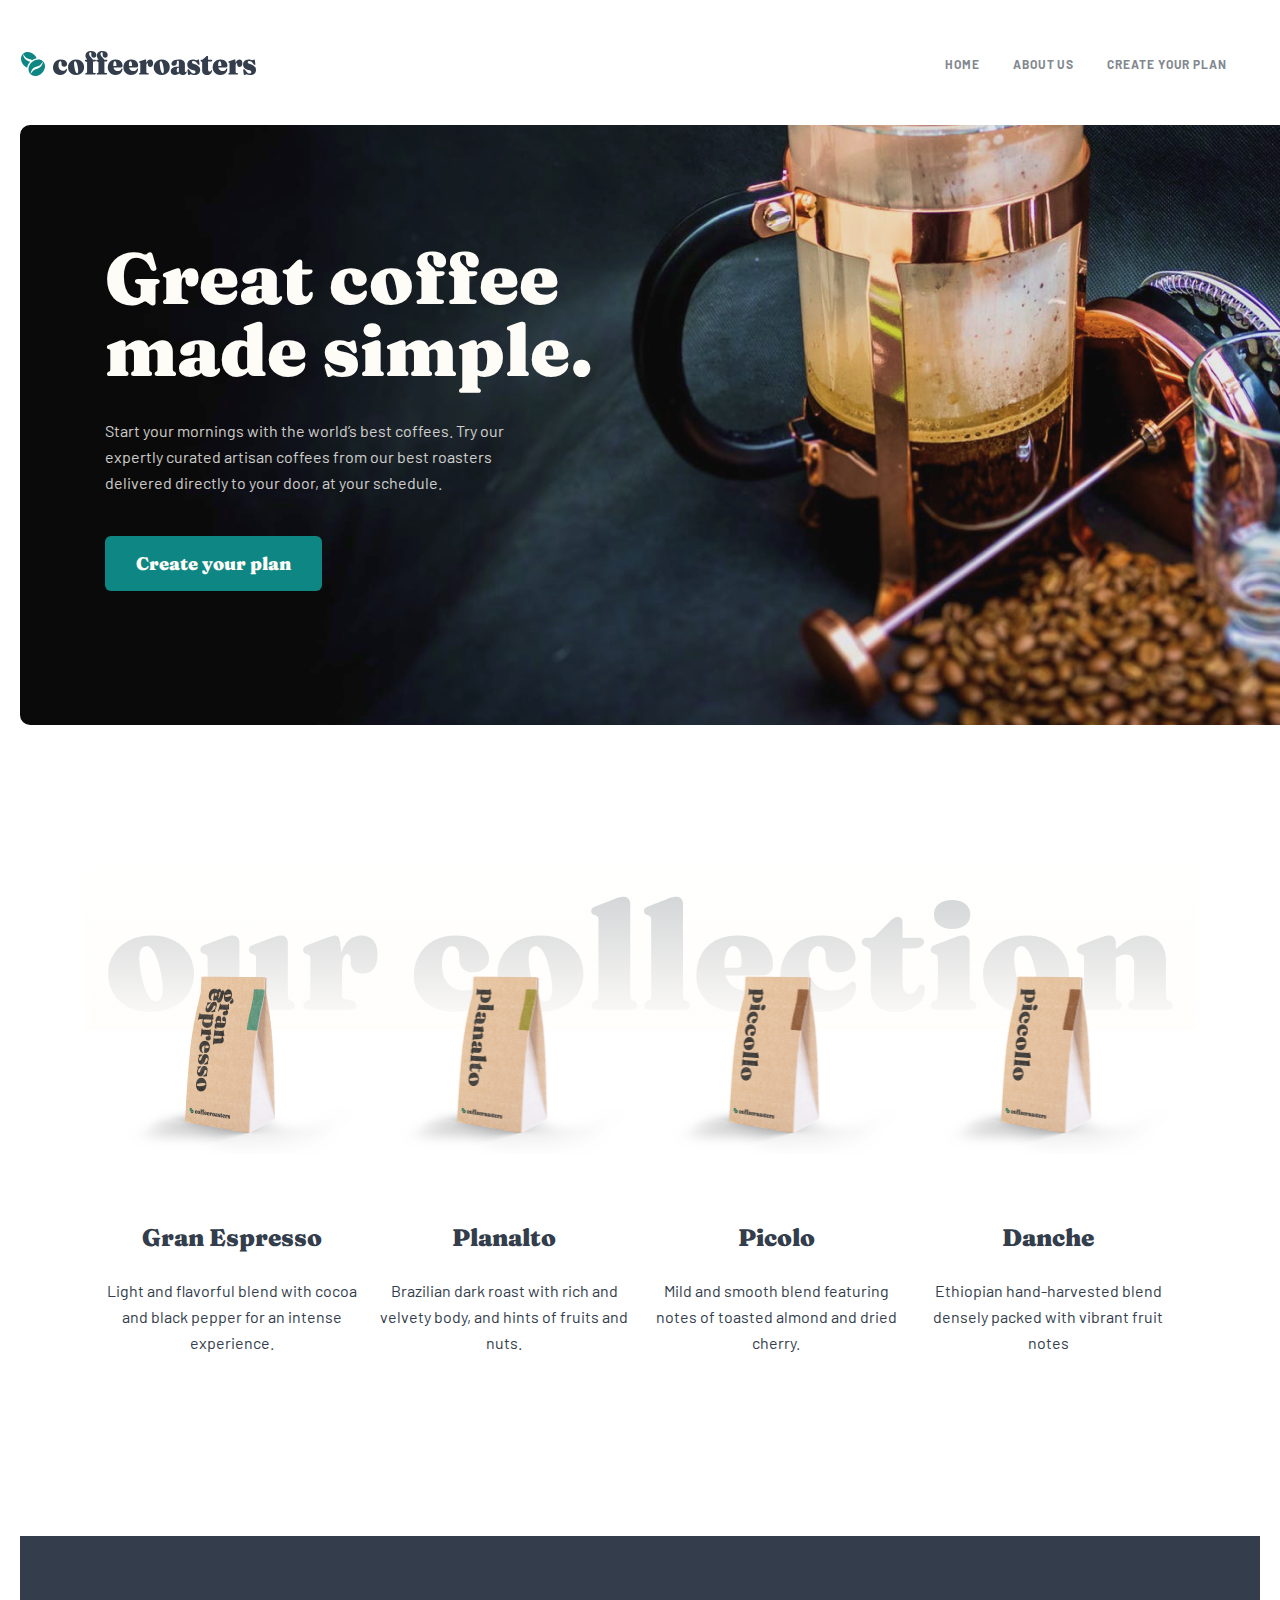
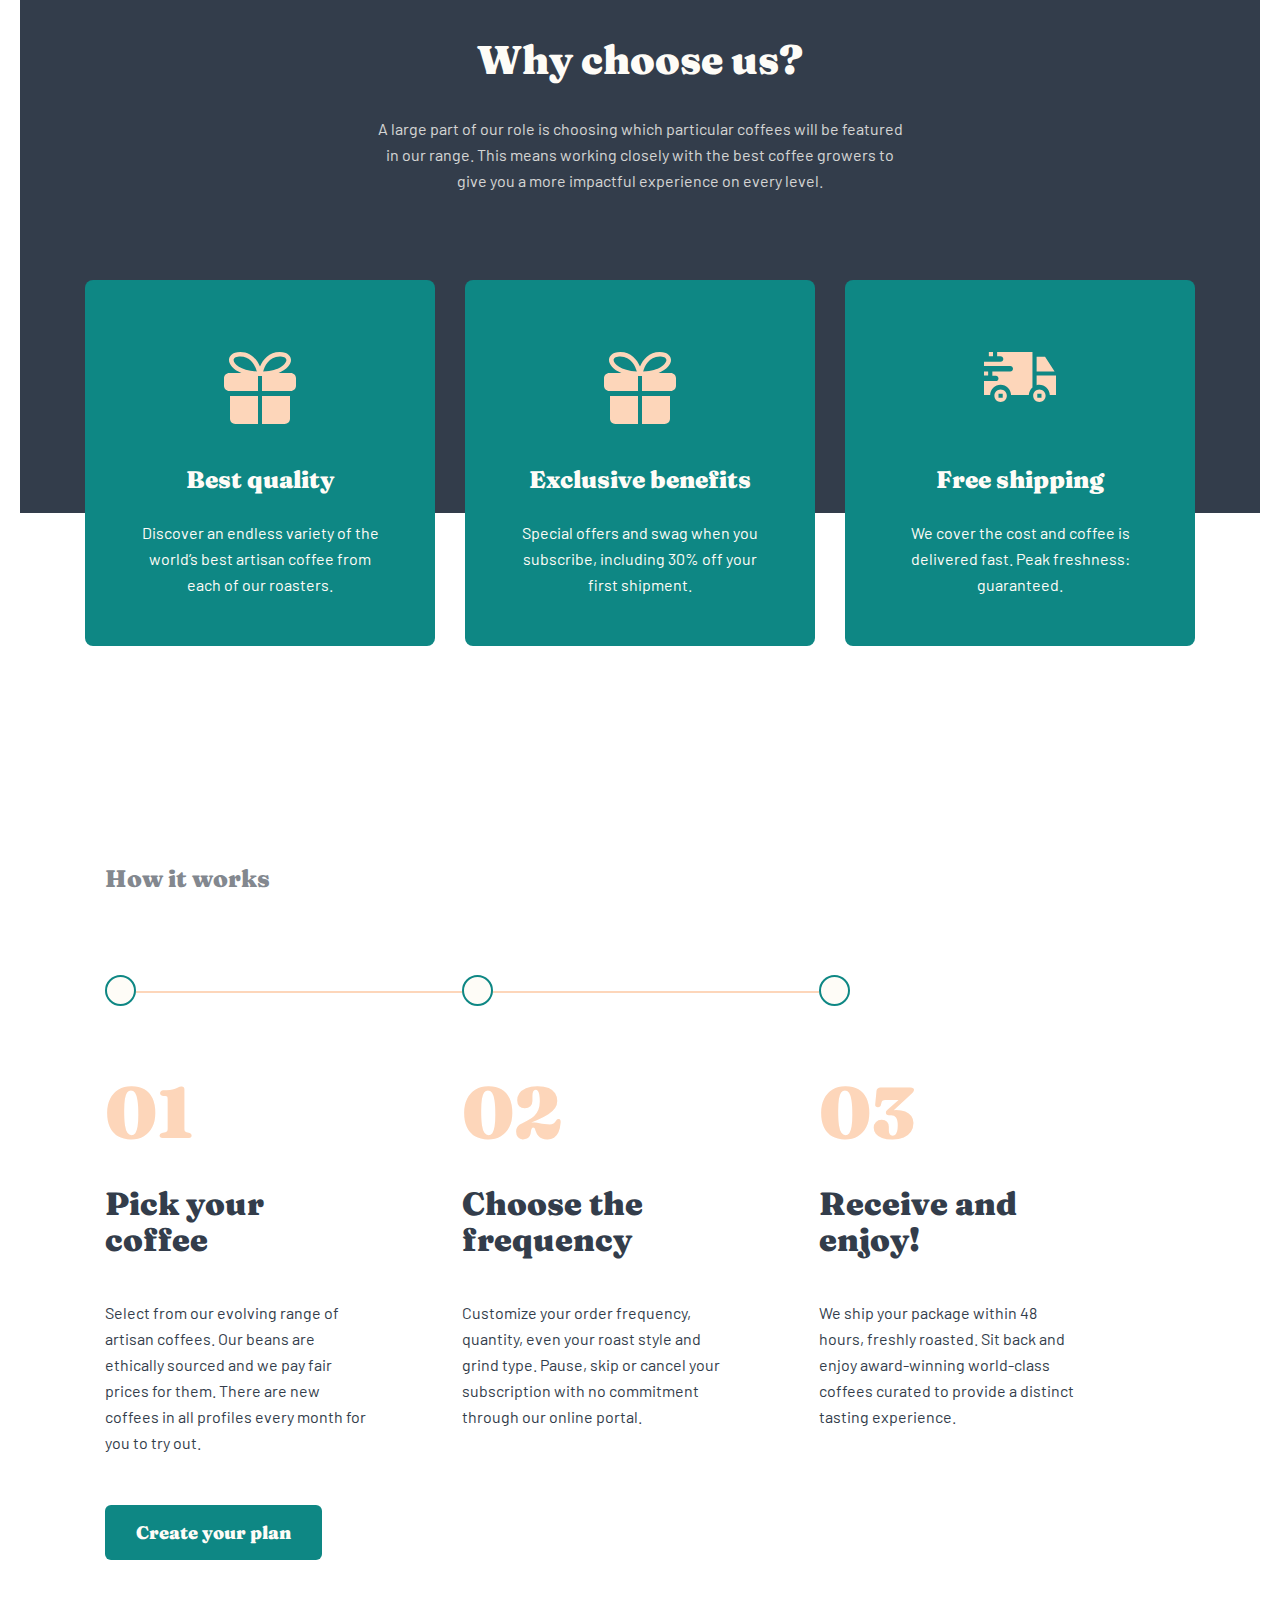
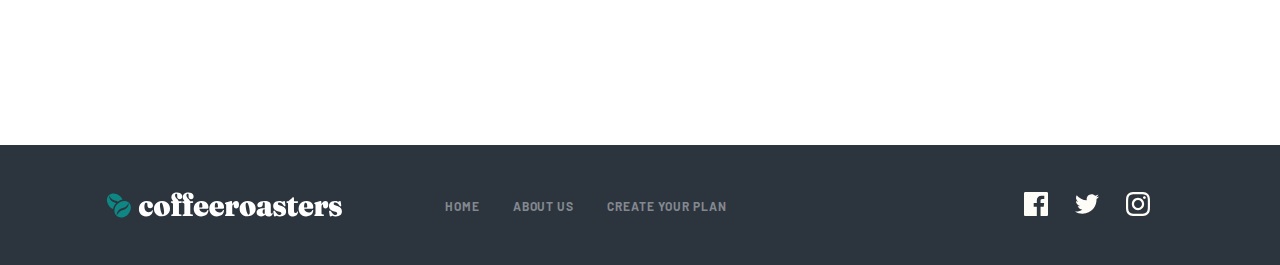
==== commit 7f85e7d1: "retina done in all photos" ====
--- a/index.html
+++ b/index.html
@@ -56,7 +56,7 @@
 
                         <li class="middle__content-item">
 
-                            <img class="content__pic" src="./img/gran-espresso.png" alt="Gran Espresso" width="255" height="193">
+                            <img class="content__pic" src="./img/gran-espresso.png" srcset="./img/gran-espresso-retina.png 1x" srcset="./img/gran-espresso-retina.png 2x" alt="Gran Espresso" width="255" height="193">
 
                             <h3 class="content__heading">Gran Espresso</h3>
 
@@ -66,7 +66,7 @@
 
                         <li class="middle__content-item">
 
-                            <img class="content__pic" src="./img/planalto.png" alt="Planalto" width="255" height="193">
+                            <img class="content__pic" src="./img/planalto.png" srcset="./img/planalto-retina.png 1x" srcset="./img/planalto-retina.png 2x" alt="Planalto" width="255" height="193">
 
                             <h3 class="content__heading">Planalto</h3>
 
@@ -76,7 +76,7 @@
 
                         <li class="middle__content-item">
 
-                            <img class="content__pic" src="./img/piccolo.png" alt="Picolo" width="255" height="193">
+                            <img class="content__pic" src="./img/piccolo.png" srcset="./img/piccolo-retina.png 1x" srcset="./img/piccolo-retina.png 2x" alt="Picolo" width="255" height="193">
 
                             <h3 class="content__heading">Picolo</h3>
 
@@ -86,7 +86,7 @@
                         
                         <li class="middle__content-item">
 
-                            <img class="content__pic" src="./img/piccolo.png" alt="Danche" width="255" height="193">
+                            <img class="content__pic" src="./img/piccolo.png" srcset="./img/piccolo-retina.png 1x" srcset="./img/piccolo-retina.png 2x" alt="Danche" width="255" height="193">
 
                             <h3 class="content__heading">Danche</h3>
 
--- a/css/main.css
+++ b/css/main.css
@@ -468,6 +468,12 @@
   padding-top: 117px;
   padding-left: 85px;
   margin-bottom: 136px;
+}
+
+@media only screen and (-webkit-min-device-pixel-ratio: 2), only screen and (min--moz-device-pixel-ratio: 2), only screen and (min-device-pixel-ratio: 2), only screen and (min-resolution: 192dpi), only screen and (min-resolution: 2dppx) {
+  .top__content {
+    background-image: url(./../img/mainpg-img-retina.png);
+  }
 }
 
 .top__content-heading {
@@ -900,6 +906,12 @@
   margin-bottom: 168px;
 }
 
+@media only screen and (-webkit-min-device-pixel-ratio: 2), only screen and (min--moz-device-pixel-ratio: 2), only screen and (min-device-pixel-ratio: 2), only screen and (min-resolution: 192dpi), only screen and (min-resolution: 2dppx) {
+  .about {
+    background-image: url(./../../img/about_us-retina.png);
+  }
+}
+
 .about__heading {
   font-family: 'Fraunces';
   font-weight: 900;
@@ -1004,6 +1016,12 @@
           transform: translateY(-80px);
 }
 
+@media only screen and (-webkit-min-device-pixel-ratio: 2), only screen and (min--moz-device-pixel-ratio: 2), only screen and (min-device-pixel-ratio: 2), only screen and (min-resolution: 192dpi), only screen and (min-resolution: 2dppx) {
+  .quality__right {
+    background-image: url(./../img/qu.png);
+  }
+}
+
 .headquarters {
   margin-bottom: 168px;
 }
@@ -1116,6 +1134,12 @@
   height: 450px;
   padding-top: 134px;
   padding-left: 85px;
+}
+
+@media only screen and (-webkit-min-device-pixel-ratio: 2), only screen and (min--moz-device-pixel-ratio: 2), only screen and (min-device-pixel-ratio: 2), only screen and (min-resolution: 192dpi), only screen and (min-resolution: 2dppx) {
+  .plan .create__plan {
+    background-image: url(./../img/plan__coffee.png);
+  }
 }
 
 .plan__step {
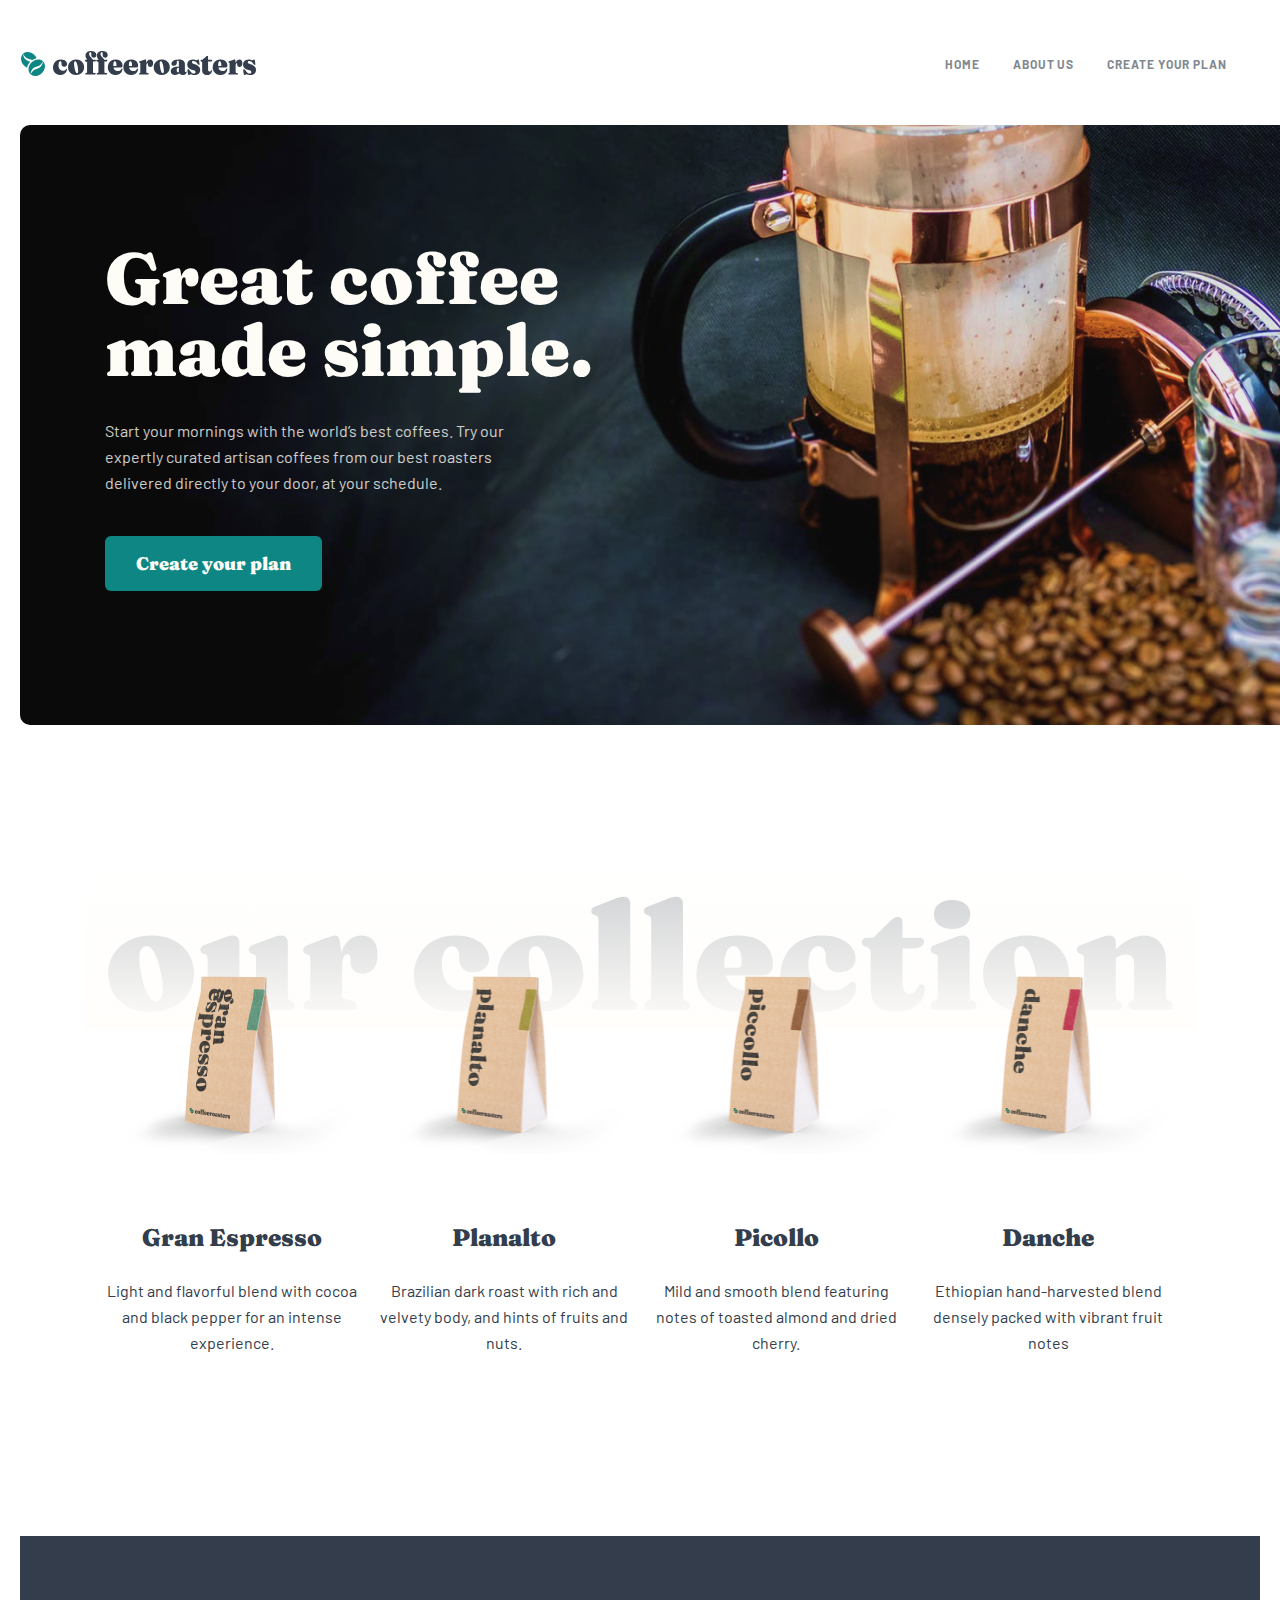
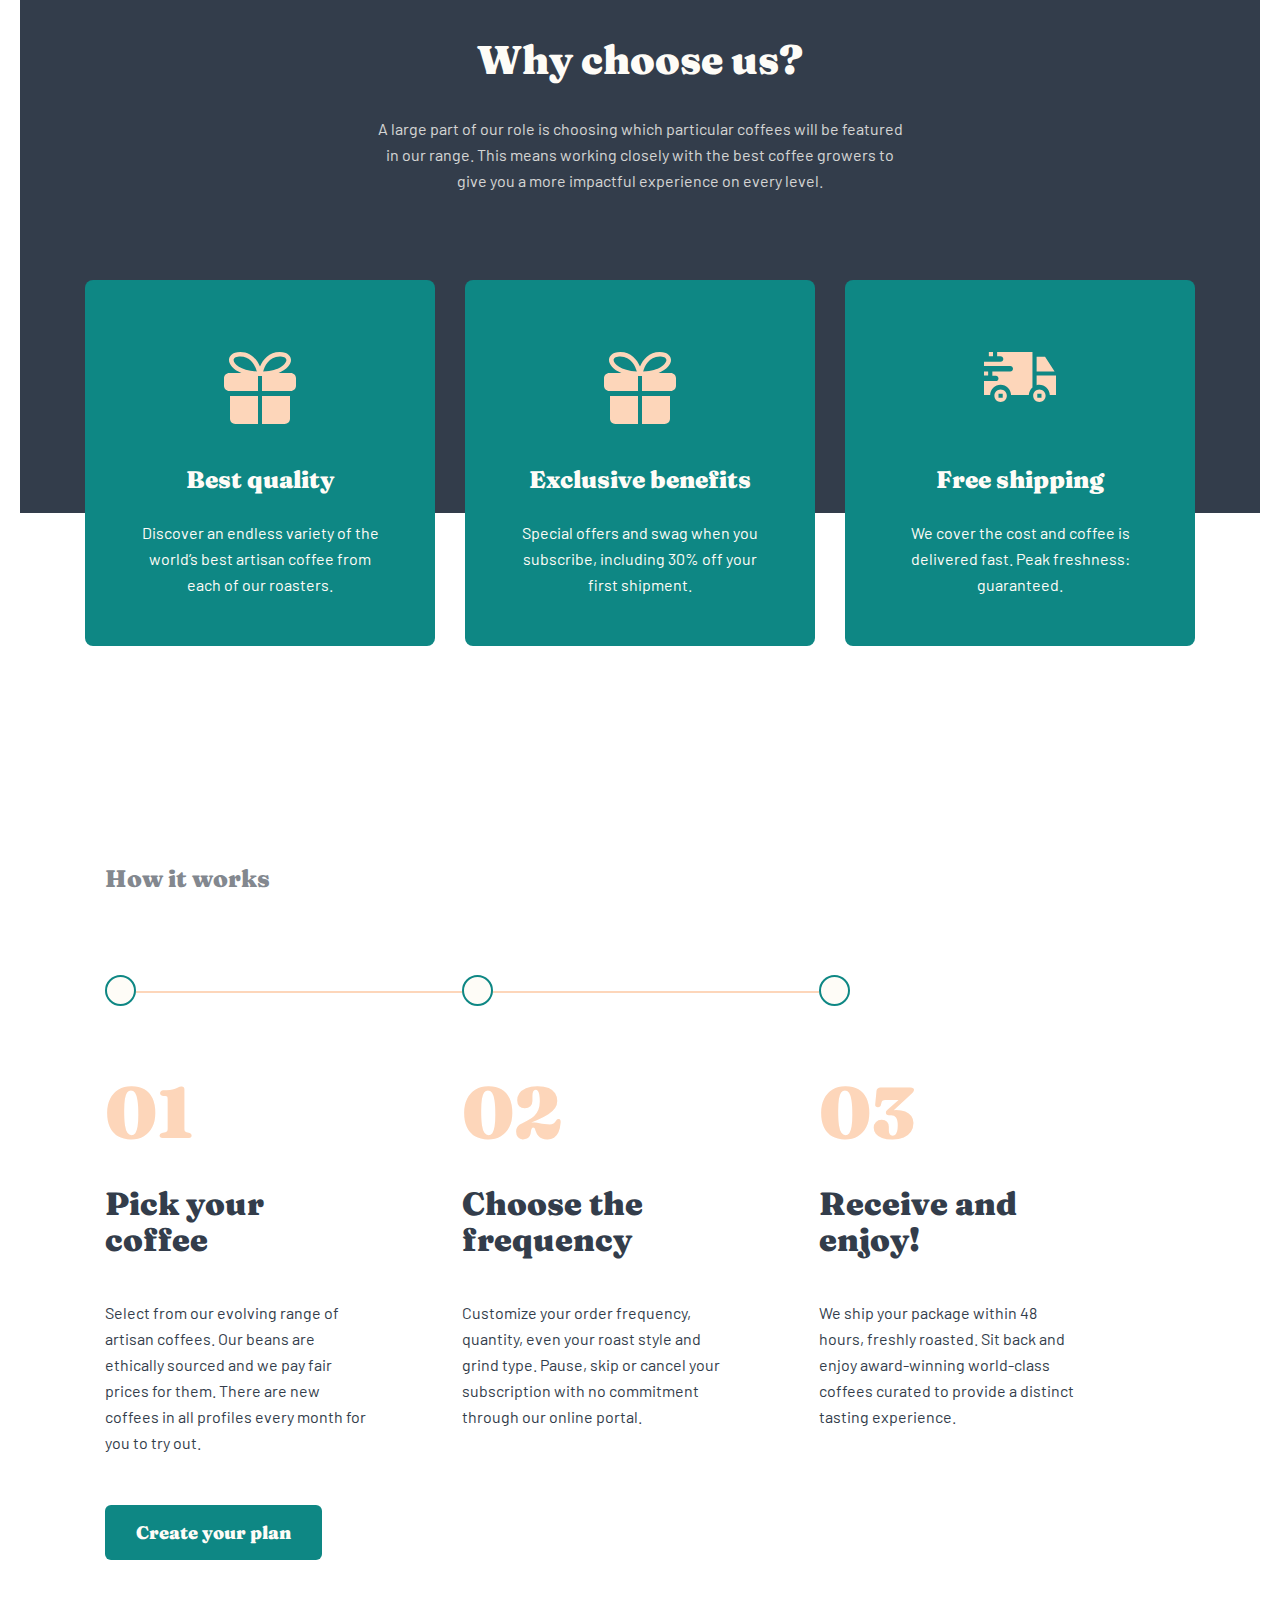
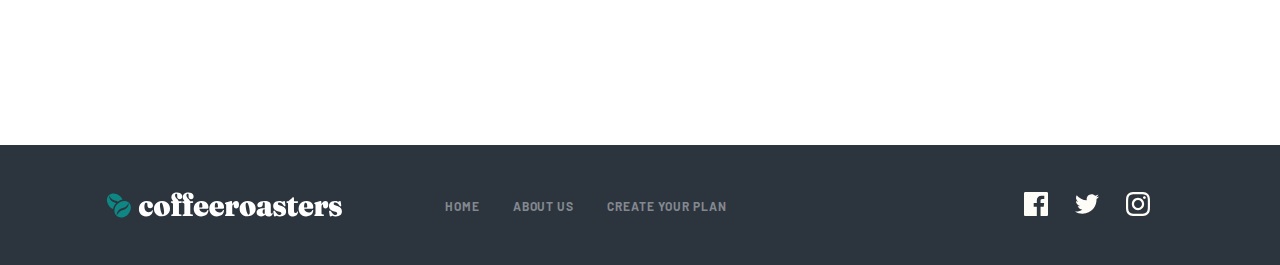
==== commit aab0524f: "edited danche pic on index file" ====
--- a/index.html
+++ b/index.html
@@ -78,7 +78,7 @@
 
                             <img class="content__pic" src="./img/piccolo.png" srcset="./img/piccolo-retina.png 1x" srcset="./img/piccolo-retina.png 2x" alt="Picolo" width="255" height="193">
 
-                            <h3 class="content__heading">Picolo</h3>
+                            <h3 class="content__heading">Picollo</h3>
 
                             <p class="content__text">Mild and smooth blend featuring notes of toasted almond and dried cherry.</p>
 
@@ -86,7 +86,7 @@
                         
                         <li class="middle__content-item">
 
-                            <img class="content__pic" src="./img/piccolo.png" srcset="./img/piccolo-retina.png 1x" srcset="./img/piccolo-retina.png 2x" alt="Danche" width="255" height="193">
+                            <img class="content__pic" src="./img/danche.png" srcset="./img/danche.png 1x" srcset="./img/danche.png 2x" alt="Danche" width="255" height="193">
 
                             <h3 class="content__heading">Danche</h3>
 
--- a/css/main.css
+++ b/css/main.css
@@ -904,6 +904,7 @@
   padding-top: 137px;
   padding-left: 85px;
   margin-bottom: 168px;
+  border-radius: 10px;
 }
 
 @media only screen and (-webkit-min-device-pixel-ratio: 2), only screen and (min--moz-device-pixel-ratio: 2), only screen and (min-device-pixel-ratio: 2), only screen and (min-resolution: 192dpi), only screen and (min-resolution: 2dppx) {
